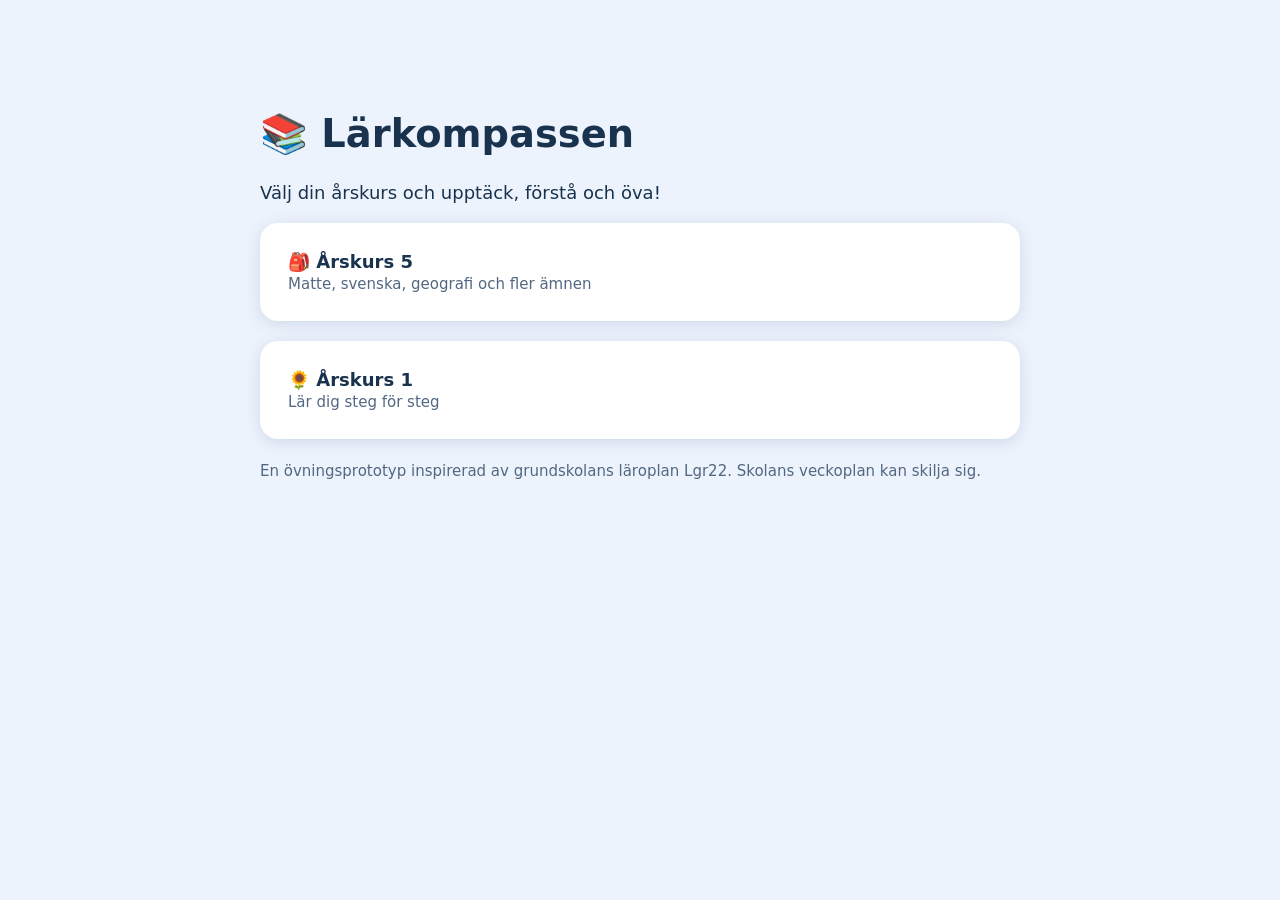
==== index.html @ e127f7a2 "Initial learning portal landing page" ====
<!doctype html><html lang="sv"><meta charset="utf-8"><meta name="viewport" content="width=device-width,initial-scale=1"><title>Lärkompassen</title><style>body{font:18px system-ui;background:#edf3fc;color:#19334e;max-width:760px;margin:7vh auto;padding:22px}h1{font-size:2.4rem}a{display:block;background:white;border-radius:18px;padding:28px;margin:20px 0;text-decoration:none;color:#19334e;box-shadow:0 3px 15px #ccd8e8}a:hover{outline:3px solid #397cc0}small{color:#526881}</style><h1>📚 Lärkompassen</h1><p>Välj din årskurs och upptäck, förstå och öva!</p><a href="./ak5/"><strong>🎒 Årskurs 5</strong><br><small>Matte, svenska, geografi och fler ämnen</small></a><a href="./ak1/"><strong>🌻 Årskurs 1</strong><br><small>Lär dig steg för steg</small></a><p><small>En övningsprototyp inspirerad av grundskolans läroplan Lgr22. Skolans veckoplan kan skilja sig.</small></p></html>
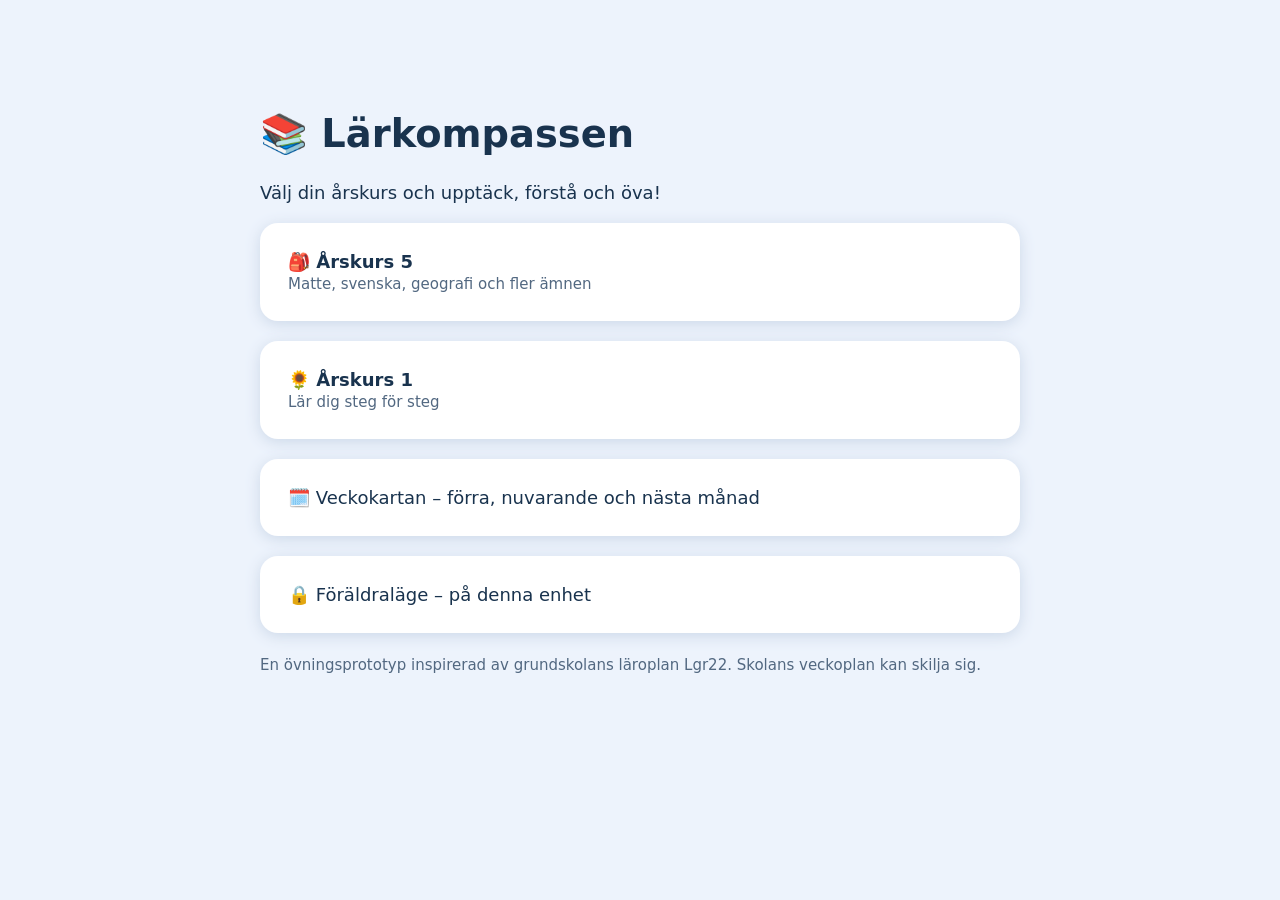
==== commit cb6ba0ba: "Connect weekly lessons and parent portal; document protections" ====
--- a/index.html
+++ b/index.html
@@ -1 +1 @@
-<!doctype html><html lang="sv"><meta charset="utf-8"><meta name="viewport" content="width=device-width,initial-scale=1"><title>Lärkompassen</title><style>body{font:18px system-ui;background:#edf3fc;color:#19334e;max-width:760px;margin:7vh auto;padding:22px}h1{font-size:2.4rem}a{display:block;background:white;border-radius:18px;padding:28px;margin:20px 0;text-decoration:none;color:#19334e;box-shadow:0 3px 15px #ccd8e8}a:hover{outline:3px solid #397cc0}small{color:#526881}</style><h1>📚 Lärkompassen</h1><p>Välj din årskurs och upptäck, förstå och öva!</p><a href="./ak5/"><strong>🎒 Årskurs 5</strong><br><small>Matte, svenska, geografi och fler ämnen</small></a><a href="./ak1/"><strong>🌻 Årskurs 1</strong><br><small>Lär dig steg för steg</small></a><p><small>En övningsprototyp inspirerad av grundskolans läroplan Lgr22. Skolans veckoplan kan skilja sig.</small></p></html>+<!doctype html><html lang="sv"><meta charset="utf-8"><meta name="viewport" content="width=device-width,initial-scale=1"><title>Lärkompassen</title><style>body{font:18px system-ui;background:#edf3fc;color:#19334e;max-width:760px;margin:7vh auto;padding:22px}h1{font-size:2.4rem}a{display:block;background:white;border-radius:18px;padding:28px;margin:20px 0;text-decoration:none;color:#19334e;box-shadow:0 3px 15px #ccd8e8}a:hover{outline:3px solid #397cc0}small{color:#526881}</style><h1>📚 Lärkompassen</h1><p>Välj din årskurs och upptäck, förstå och öva!</p><a href="./ak5/"><strong>🎒 Årskurs 5</strong><br><small>Matte, svenska, geografi och fler ämnen</small></a><a href="./ak1/"><strong>🌻 Årskurs 1</strong><br><small>Lär dig steg för steg</small></a><a href="./veckokarta/">🗓️ Veckokartan – förra, nuvarande och nästa månad</a><a href="./foralder/">🔒 Föräldraläge – på denna enhet</a><p><small>En övningsprototyp inspirerad av grundskolans läroplan Lgr22. Skolans veckoplan kan skilja sig.</small></p></html>
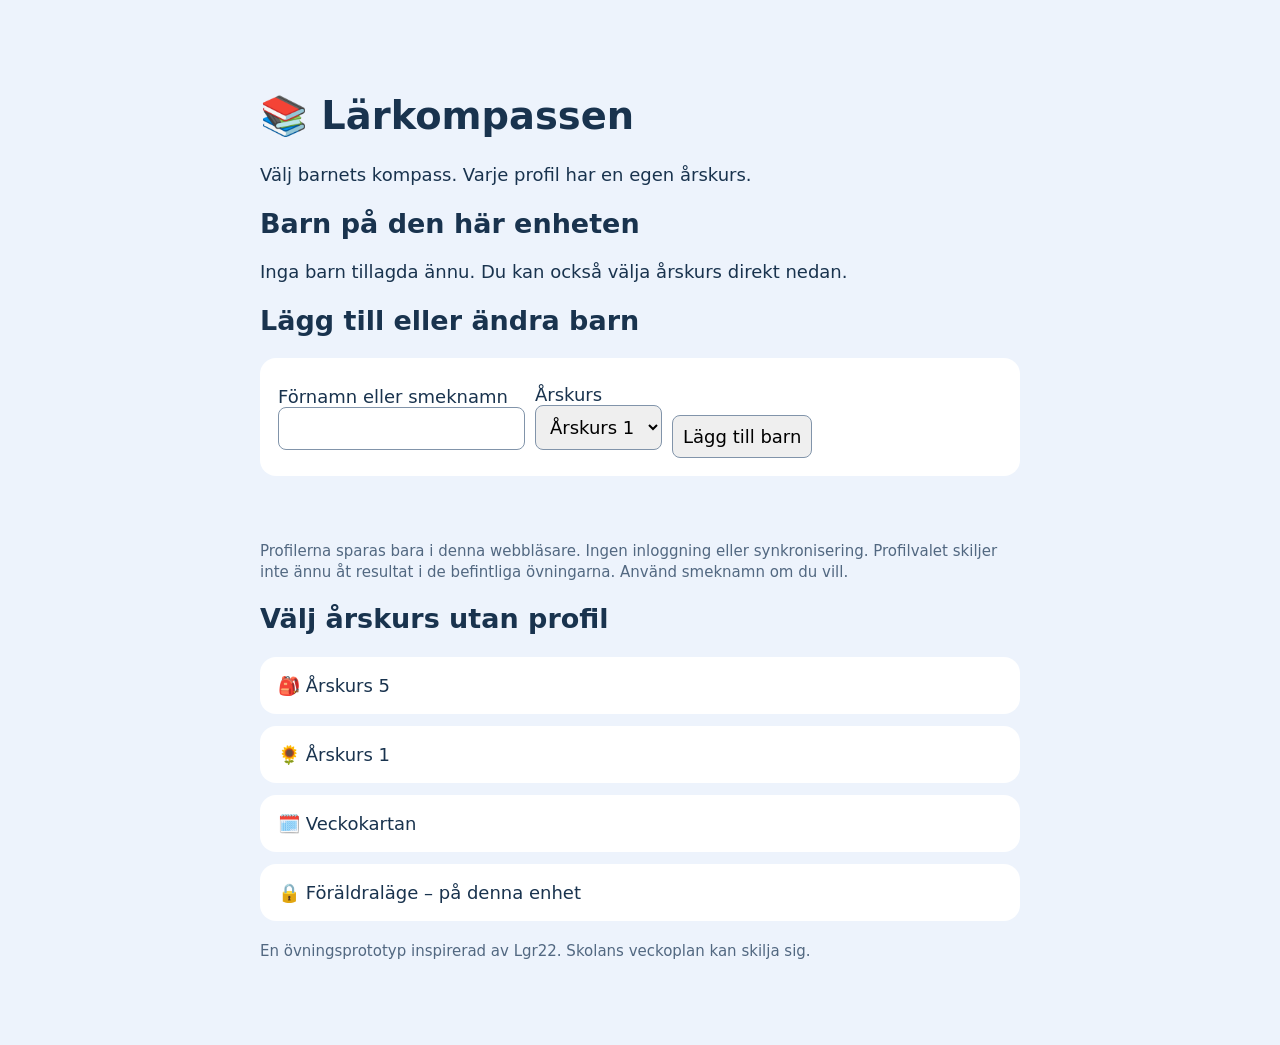
==== commit af214eae: "feat: family home with grade-aware child profiles" ====
--- a/index.html
+++ b/index.html
@@ -1 +1 @@
-<!doctype html><html lang="sv"><meta charset="utf-8"><meta name="viewport" content="width=device-width,initial-scale=1"><title>Lärkompassen</title><style>body{font:18px system-ui;background:#edf3fc;color:#19334e;max-width:760px;margin:7vh auto;padding:22px}h1{font-size:2.4rem}a{display:block;background:white;border-radius:18px;padding:28px;margin:20px 0;text-decoration:none;color:#19334e;box-shadow:0 3px 15px #ccd8e8}a:hover{outline:3px solid #397cc0}small{color:#526881}</style><h1>📚 Lärkompassen</h1><p>Välj din årskurs och upptäck, förstå och öva!</p><a href="./ak5/"><strong>🎒 Årskurs 5</strong><br><small>Matte, svenska, geografi och fler ämnen</small></a><a href="./ak1/"><strong>🌻 Årskurs 1</strong><br><small>Lär dig steg för steg</small></a><a href="./veckokarta/">🗓️ Veckokartan – förra, nuvarande och nästa månad</a><a href="./foralder/">🔒 Föräldraläge – på denna enhet</a><p><small>En övningsprototyp inspirerad av grundskolans läroplan Lgr22. Skolans veckoplan kan skilja sig.</small></p></html>+<!doctype html><html lang="sv"><head><meta charset="utf-8"><meta name="viewport" content="width=device-width,initial-scale=1"><title>Lärkompassen – Familj</title><style>body{font:18px system-ui;background:#edf3fc;color:#19334e;max-width:760px;margin:5vh auto;padding:22px}h1{font-size:clamp(1.8rem,5vw,2.4rem)}a,.profile{display:block;background:white;border-radius:16px;padding:18px;margin:12px 0;color:#19334e}a{text-decoration:none}a:hover,a:focus-visible,button:focus-visible,input:focus-visible,select:focus-visible{outline:3px solid #397cc0;outline-offset:2px}.profile{display:flex;justify-content:space-between;align-items:center;gap:12px;flex-wrap:wrap}.profile div{display:flex;gap:8px;align-items:center;flex-wrap:wrap}.profile a{margin:0;background:#dcecff;padding:10px}button,input,select{font:inherit;padding:10px;border-radius:8px;border:1px solid #8194aa}button{cursor:pointer}form{background:#fff;padding:18px;border-radius:16px}form div{display:flex;gap:10px;flex-wrap:wrap;align-items:end}label{display:block;margin:8px 0}small{color:#526881}#family-notice{min-height:1.5em}@media(max-width:480px){.profile{align-items:stretch}.profile div{width:100%}}</style></head><body><main><h1>📚 Lärkompassen</h1><p>Välj barnets kompass. Varje profil har en egen årskurs.</p><h2>Barn på den här enheten</h2><div id="profiles"></div><h2>Lägg till eller ändra barn</h2><form id="add-child"><input type="hidden" id="editing-id"><div><label>Förnamn eller smeknamn<br><input id="child-name" maxlength="40" autocomplete="off" required></label><label>Årskurs<br><select id="child-grade"><option value="1">Årskurs 1</option><option value="5">Årskurs 5</option></select></label><button id="save-child" type="submit">Lägg till barn</button></div></form><p id="family-notice" role="status"></p><p><small>Profilerna sparas bara i denna webbläsare. Ingen inloggning eller synkronisering. Profilvalet skiljer inte ännu åt resultat i de befintliga övningarna. Använd smeknamn om du vill.</small></p><h2>Välj årskurs utan profil</h2><a href="./ak5/">🎒 Årskurs 5</a><a href="./ak1/">🌻 Årskurs 1</a><a href="./veckokarta/">🗓️ Veckokartan</a><a href="./foralder/">🔒 Föräldraläge – på denna enhet</a><p><small>En övningsprototyp inspirerad av Lgr22. Skolans veckoplan kan skilja sig.</small></p></main><script src="./family.js" defer></script></body></html>
